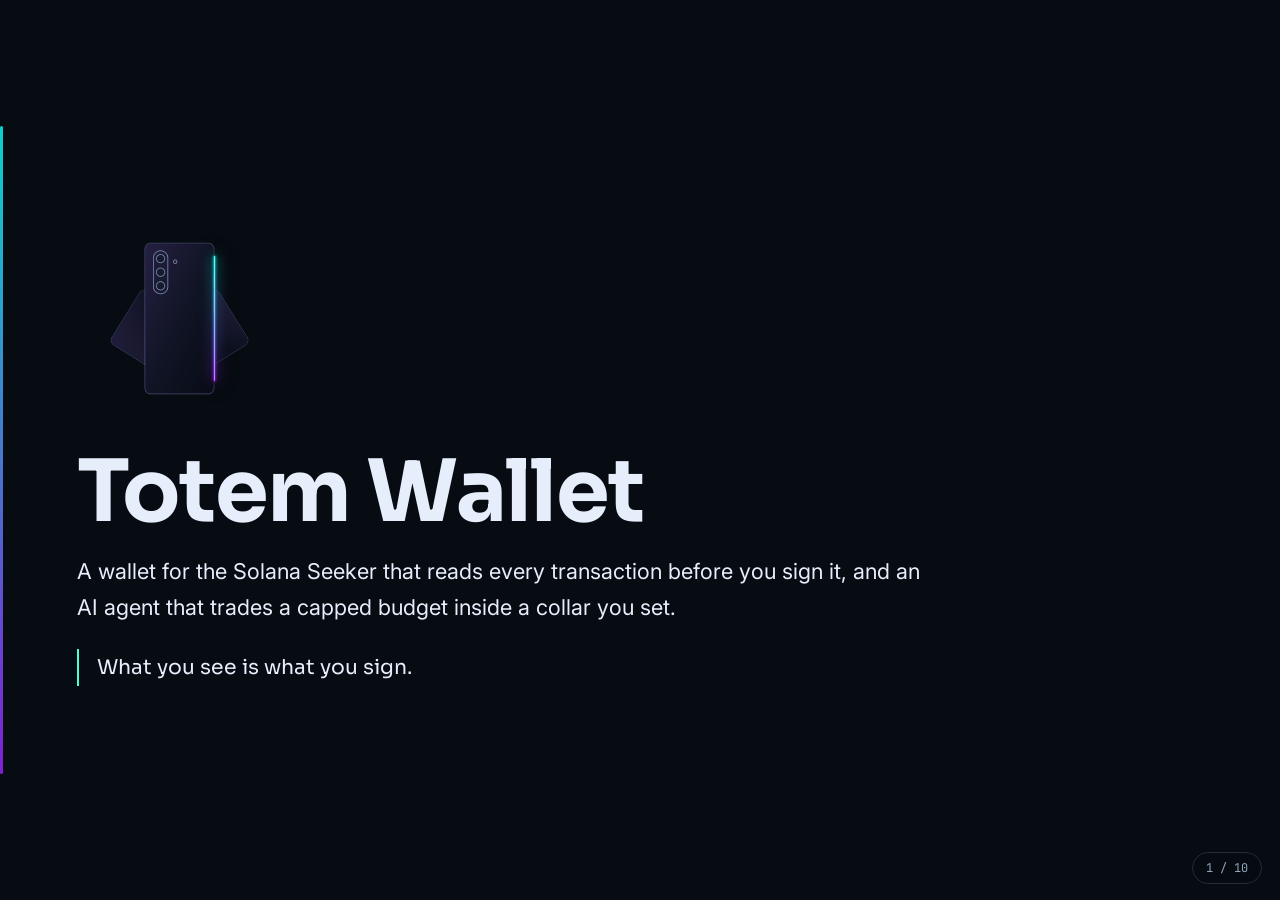
==== index.html @ 40ddd895 "deck: la presentazione per CLOCK IN, dieci schermate Ramo separato perche' il sito serva soltanto qu" ====
<!doctype html>
<html lang="en">
<head>
<meta charset="utf-8">
<meta name="viewport" content="width=device-width, initial-scale=1">
<title>Totem Wallet · Clock In</title>
<meta name="description" content="A Solana Seeker wallet that shows you what you sign, and an AI agent that trades from a capped budget inside a collar you set.">
<link rel="icon" href="img/mark.png">
<link rel="preconnect" href="https://fonts.googleapis.com">
<link rel="preconnect" href="https://fonts.gstatic.com" crossorigin>
<link rel="stylesheet" href="https://fonts.googleapis.com/css2?family=Sora:wght@400;600;700&family=Inter:wght@400;500;600&family=JetBrains+Mono:wght@400;700&display=swap">
<style>
  :root{
    --ground:#070B12; --ground2:#0E131A; --card:#141A24; --stroke:#232C39;
    --ink:#E6EEFB; --muted:#93A6BE; --mint:#4DFFD0; --cyan:#0BF5EC; --violet:#9524F3;
    --red:#FF5A6A; --amber:#FFC24B;
    --display:'Sora',system-ui,sans-serif; --body:'Inter',system-ui,sans-serif;
    --mono:'JetBrains Mono',ui-monospace,monospace;
  }
  *{box-sizing:border-box}
  html{scroll-behavior:smooth}
  body{
    margin:0;background:var(--ground);color:var(--ink);font-family:var(--body);
    -webkit-font-smoothing:antialiased;
  }
  .deck{scroll-snap-type:y mandatory;overflow-y:auto;height:100vh}
  section{
    scroll-snap-align:start;min-height:100vh;display:flex;align-items:center;
    padding:6vh clamp(20px,6vw,90px);position:relative;
  }
  .wrap{width:100%;max-width:1180px;margin:0 auto;display:grid;gap:clamp(24px,4vw,64px);align-items:center}
  .split{grid-template-columns:1fr minmax(240px,340px)}
  @media (max-width:860px){.split{grid-template-columns:1fr}}

  /* Il filo del marchio: sta sul bordo sinistro di ogni schermata, viola in basso
     e ciano in alto, come il bordo acceso del telefono nel logo. */
  section::before{
    content:"";position:absolute;left:0;top:14vh;bottom:14vh;width:3px;border-radius:3px;
    background:linear-gradient(to top,var(--violet),var(--cyan));opacity:.85;
  }
  .eyebrow{
    font-family:var(--mono);font-size:12px;letter-spacing:.22em;text-transform:uppercase;
    color:var(--mint);margin:0 0 18px;
  }
  h1{font-family:var(--display);font-weight:700;font-size:clamp(40px,7vw,86px);line-height:1.02;
     margin:0 0 18px;letter-spacing:-.02em;text-wrap:balance}
  h2{font-family:var(--display);font-weight:700;font-size:clamp(28px,4.2vw,50px);line-height:1.08;
     margin:0 0 20px;letter-spacing:-.015em;text-wrap:balance}
  p{font-size:clamp(15px,1.35vw,19px);line-height:1.62;color:var(--muted);margin:0 0 16px;max-width:62ch}
  p strong{color:var(--ink);font-weight:600}
  .lead{font-size:clamp(17px,1.7vw,23px);color:var(--ink)}
  ul{margin:0 0 16px;padding:0;list-style:none;max-width:62ch}
  li{position:relative;padding-left:22px;margin:0 0 12px;color:var(--muted);
     font-size:clamp(14px,1.25vw,17px);line-height:1.55}
  li::before{content:"";position:absolute;left:0;top:.62em;width:8px;height:2px;background:var(--mint)}
  li b{color:var(--ink);font-weight:600}

  .shot{width:100%;border-radius:22px;display:block;border:1px solid var(--stroke);
        box-shadow:0 30px 70px rgba(0,0,0,.55)}
  .mark{width:clamp(140px,16vw,210px);display:block;margin:0 0 30px}

  .figs{display:flex;flex-wrap:wrap;gap:clamp(18px,3vw,46px);margin:26px 0 0}
  .fig b{display:block;font-family:var(--display);font-weight:700;color:var(--mint);
         font-size:clamp(26px,3.4vw,40px);line-height:1;letter-spacing:-.02em}
  .fig span{display:block;font-size:13px;color:var(--muted);margin-top:8px;max-width:20ch}

  .quote{border-left:2px solid var(--mint);padding:2px 0 2px 18px;margin:24px 0 0;
         font-family:var(--display);font-size:clamp(16px,1.6vw,21px);color:var(--ink);max-width:56ch}
  .flag{display:inline-block;font-family:var(--mono);font-size:11px;letter-spacing:.16em;
        text-transform:uppercase;color:var(--ground);background:var(--mint);
        padding:5px 11px;border-radius:999px;margin:0 8px 10px 0;font-weight:700}
  .flag.warn{background:var(--amber)}
  .flag.bad{background:var(--red);color:#fff}

  .links{display:flex;flex-wrap:wrap;gap:12px;margin-top:26px}
  .links a{font-family:var(--mono);font-size:14px;color:var(--ink);text-decoration:none;
           border:1px solid var(--stroke);background:var(--card);border-radius:12px;
           padding:13px 18px;transition:border-color .15s}
  .links a:hover,.links a:focus-visible{border-color:var(--mint);outline:none}
  .links a span{color:var(--mint)}

  .pager{position:fixed;right:18px;bottom:16px;font-family:var(--mono);font-size:12px;
         color:var(--muted);background:rgba(7,11,18,.8);border:1px solid var(--stroke);
         border-radius:999px;padding:7px 13px;z-index:5}

  @media print{
    .deck{height:auto;overflow:visible}
    section{min-height:auto;page-break-after:always;padding:34px 40px}
    .pager{display:none}
    body{background:#fff;color:#111}
    h1,h2,p strong,li b,.quote{color:#111}
    p,li{color:#333}
    .shot{box-shadow:none}
  }
  @media (prefers-reduced-motion:reduce){html{scroll-behavior:auto}}
</style>
</head>
<body>
<main class="deck" id="deck">

  <section>
    <div class="wrap">
      <div>
        <img class="mark" src="img/mark.png" alt="The Totem mark: a Seeker seen from the back, its right edge lit.">
        <h1>Totem Wallet</h1>
        <p class="lead">A wallet for the Solana Seeker that reads every transaction before you sign it,
        and an AI agent that trades a capped budget inside a collar you set.</p>
        <p class="quote">What you see is what you sign.</p>
      </div>
    </div>
  </section>

  <section>
    <div class="wrap split">
      <div>
        <p class="eyebrow">01 · The problem</p>
        <h2>A name, a button, and your money is gone</h2>
        <p>When an app asks for a signature you see its name and an Approve button. You do not see
        how much leaves, to whom, or whether you are handing someone the right to take your tokens
        whenever they like. <strong>This is blind signing, and it is the first cause of stolen crypto.</strong></p>
        <p>The Seed Vault signs whatever the wallet hands it. The hardware is not the weak part.
        The screen in front of it is.</p>
        <p>And agents make it worse: to trade for you, an AI needs a key, and a key in an agent's
        hands is a key in a prompt injection's hands.</p>
      </div>
      <img class="shot" src="img/door.jpg" alt="The Totem door screen, the mark lit on a dark ground.">
    </div>
  </section>

  <section>
    <div class="wrap split">
      <div>
        <p class="eyebrow">02 · The answer</p>
        <h2>A receipt before the fingerprint</h2>
        <p>Every request, from a dApp over Mobile Wallet Adapter, from Send, Swap, a Blink, the
        bridge, an NFC sticker or the agent, is <strong>simulated on chain first</strong> and shown
        as a plain receipt: what leaves, to whom, the fee, the risks, the address's trust badge.</p>
        <p>Then hold to confirm. Then the fingerprint. Keys never leave the vault.</p>
        <p class="quote">Here the attack is a drainer. The receipt names the real amount and the
        real recipient, and the signature is blocked before the Seed Vault is even asked.</p>
      </div>
      <img class="shot" src="img/receipt.jpg" alt="The receipt on a drainer: minus 49.9 SOL, two severe risks, signature blocked.">
    </div>
  </section>

  <section>
    <div class="wrap">
      <div>
        <p class="eyebrow">03 · How it reads the truth</p>
        <h2>The effect, never the claim</h2>
        <ul>
          <li><b>On-chain simulation</b>, legacy and v0 with lookup tables: real balance changes,
          including splits hidden across several wallets.</li>
          <li><b>Risk engine:</b> drains, unlimited approvals, authority changes, wallet takeover,
          a foreign fee payer, burn addresses, unexpected signers, bundles.</li>
          <li><b>Look-alike detection</b> against your own contacts, which is how address poisoning
          actually works.</li>
          <li><b>Anti-TOCTOU:</b> it re-simulates the instant before signing and refuses if the
          state drifted between what you read and what you sign.</li>
          <li><b>Five attacks built in:</b> a drainer, a look-alike, an unlimited approval, a state
          drift and a safe payment, all offline, so anyone can try the defences with no dApp.</li>
        </ul>
        <div class="figs">
          <div class="fig"><b>397</b><span>unit tests on the safety core</span></div>
          <div class="fig"><b>263</b><span>commits since 11 September 2026</span></div>
          <div class="fig"><b>0</b><span>keys the app can see</span></div>
        </div>
      </div>
    </div>
  </section>

  <section>
    <div class="wrap split">
      <div>
        <p class="eyebrow">04 · The agent</p>
        <h2>It gets a budget, never your seed</h2>
        <p>You open a budget: a second key, created on the phone, capped in SOL and in days, apart
        from your wallet. The agent hunts across Solana with the gates the winning bots use, buys a
        slice, sells at your target or your stop, and closes the budget when it expires.</p>
        <p>You set the collar: <strong>how much a move, how much a day, how fast, and above what it
        must ask for your fingerprint.</strong> A policy engine reads the simulated effect of every
        move, never the agent's claim. Your own rules, written in plain Markdown, can only close
        doors, never open them.</p>
        <p class="quote">The collar is the product. The agent can be wrong, hallucinate or be
        injected: it cannot spend more than the budget, and it cannot reach your wallet.</p>
      </div>
      <img class="shot" src="img/home.jpg" alt="The Totem home: balance, the eight action circles, the portfolio and the DeFi positions.">
    </div>
  </section>

  <section>
    <div class="wrap">
      <div>
        <p class="eyebrow">05 · The agent that lies</p>
        <h2>An AI hands over a transaction. We check it against the chain.</h2>
        <p>An agent running on a computer holds no key here. It gives the phone a transaction and a
        declared intent: what it says it is doing. Totem simulates the real bytes and compares the
        claim with the effect.</p>
        <ul>
          <li>Every outflow must be the declared one, in the declared amount.</li>
          <li>A swap must actually bring back the token it promised.</li>
          <li>No hidden delegation, authority change or durable nonce, ever.</li>
        </ul>
        <p><span class="flag">Honest agent</span><span class="flag bad">Liar, blocked</span></p>
        <p>If the agent declares a swap and the transaction is a transfer, the signature is refused
        and the screen says exactly what did not add up. It never judges whether a trade is smart.
        It verifies that the agent is telling the truth.</p>
      </div>
    </div>
  </section>

  <section>
    <div class="wrap split">
      <div>
        <p class="eyebrow">06 · ORE</p>
        <h2>The grid, read from the program itself</h2>
        <p>ORE is a game on Solana: a five by five grid, one round a minute. It is written in Steel,
        so there is no IDL to lean on. Totem decodes the program by hand and shows
        <strong>what a square really costs and what it can pay</strong> before anything is put on it.</p>
        <ul>
          <li>The live round, the emptiest squares, and how many miners are on the grid right now.</li>
          <li>A Deploy or a Claim from any dApp shows up in the receipt as what it is: a wager.</li>
          <li>The agent can dig from its budget, under the same collar, and bring the gains home
          in ORE when the budget closes.</li>
        </ul>
      </div>
      <img class="shot" src="img/ore.jpg" alt="The ORE five by five grid with the odds on every square, the live round and the miner count.">
    </div>
  </section>

  <section>
    <div class="wrap split">
      <div>
        <p class="eyebrow">07 · The Seeker, and SKR</p>
        <h2>A number no balance shows</h2>
        <p>The Genesis Token is one per device, so the crowd is real people holding a Seeker:
        <strong>120,520 wallets</strong>, enumerated once on chain, about ten and a half thousand
        of them active enough to watch continuously.</p>
        <p>Claim and stake moves SKR inside the Guardians' program, so a list built from token
        accounts finds nothing there. Totem decodes that program and shows the position, with the
        yield <strong>measured from the share price</strong>, not derived from tokenomics.</p>
        <div class="figs">
          <div class="fig"><b>50.8%</b><span>of active Seekers keep SKR staked</span></div>
          <div class="fig"><b>39,962</b><span>SKR each on average, about $716</span></div>
          <div class="fig"><b>15.4%</b><span>yield measured, against 21.25% derived</span></div>
        </div>
      </div>
      <img class="shot" src="img/scout.jpg" alt="Scout's census card: half of the active Seekers keep SKR staked, with the average each.">
    </div>
  </section>

  <section>
    <div class="wrap split">
      <div>
        <p class="eyebrow">08 · Why it sticks</p>
        <h2>It stays with you when the app is closed</h2>
        <ul>
          <li><b>A bubble over any app</b> and a widget on the home screen, both showing what the
          agent is doing and how the wallet is.</li>
          <li><b>Pay by touch:</b> the phone emulates a payment tag, so someone taps and pays.</li>
          <li><b>A sticker:</b> write a Solana Pay request onto a blank NFC tag costing cents.</li>
          <li><b>Contacts by touch,</b> each card signed by the phone's attestation key, which is
          what closes the door on address poisoning.</li>
          <li><b>A proof of payment</b> as a QR this phone signed, verified by another phone with
          no explorer and no network.</li>
        </ul>
      </div>
      <img class="shot" src="img/companion.jpg" alt="The floating companion bubble open over the wallet, showing the agent and the health score.">
    </div>
  </section>

  <section>
    <div class="wrap">
      <div>
        <p class="eyebrow">09 · Try it</p>
        <h2>Everything here runs on mainnet today</h2>
        <p>Not a port and not a mockup. The repository starts on 11 September 2026, during the
        hackathon, and everything in it is new: Kotlin and Jetpack Compose, a pure-Kotlin safety
        core, and an attacker dApp shipped in the repo so the defences can be tried by anyone.</p>
        <div class="links">
          <a href="https://github.com/DuckerForge/totem-wallet"><span>Code</span> · github.com/DuckerForge/totem-wallet</a>
          <a href="https://github.com/DuckerForge/totem-wallet/releases/download/v1.0-clockin/TotemWallet-v1.0-clockin.apk"><span>APK</span> · signed release, 8.6 MB</a>
        </div>
        <p class="quote">Receipt before signature. Everywhere. On a dApp, on a Blink, on a bridge,
        on the grid, and on everything the agent does.</p>
      </div>
    </div>
  </section>

</main>
<div class="pager" id="pager" aria-live="polite">1 / 10</div>
<script>
  // Le frecce e lo spazio sfogliano, come ci si aspetta da una presentazione. Lo scorrimento
  // normale continua a funzionare: e' la stessa pagina, non una finta.
  const deck = document.getElementById('deck');
  const slides = [...deck.querySelectorAll('section')];
  const pager = document.getElementById('pager');
  let at = 0;
  const go = i => { at = Math.max(0, Math.min(slides.length - 1, i));
                    slides[at].scrollIntoView({behavior:'smooth', block:'start'}); };
  addEventListener('keydown', e => {
    if (['ArrowRight','ArrowDown','PageDown',' '].includes(e.key)) { e.preventDefault(); go(at + 1); }
    if (['ArrowLeft','ArrowUp','PageUp'].includes(e.key)) { e.preventDefault(); go(at - 1); }
    if (e.key === 'Home') { e.preventDefault(); go(0); }
    if (e.key === 'End') { e.preventDefault(); go(slides.length - 1); }
  });
  // Il numero in basso segue quello che si vede davvero, anche scorrendo col dito.
  const seen = new IntersectionObserver(es => {
    es.forEach(e => { if (e.isIntersecting) { at = slides.indexOf(e.target);
      pager.textContent = (at + 1) + ' / ' + slides.length; } });
  }, {threshold: .55});
  slides.forEach(s => seen.observe(s));
</script>
</body>
</html>
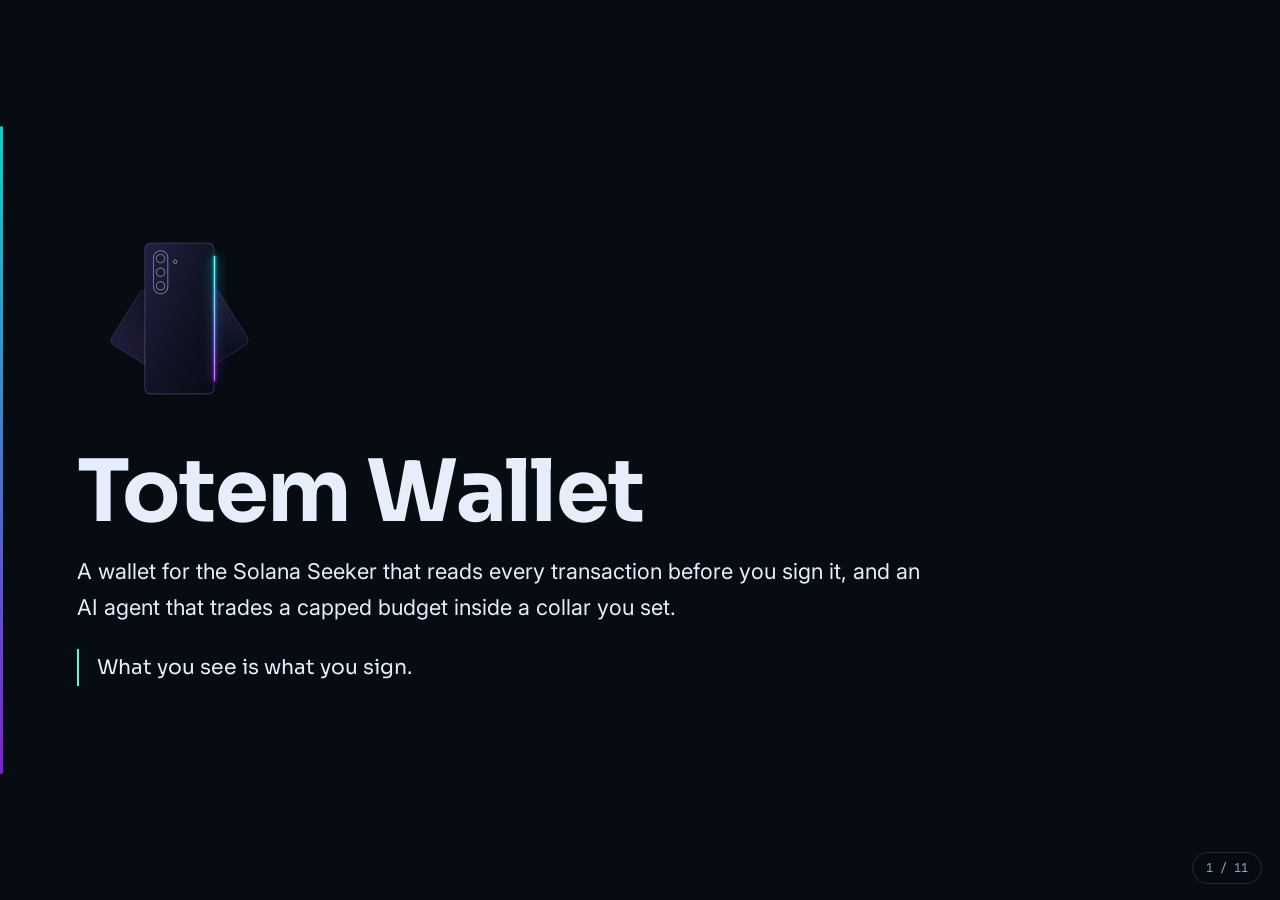
==== commit 44b6af82: "deck: la schermata prima della firma, e il problema detto giusto «Non vedi quanto esce» era falso: l" ====
--- a/index.html
+++ b/index.html
@@ -114,14 +114,16 @@
     <div class="wrap split">
       <div>
         <p class="eyebrow">01 · The problem</p>
-        <h2>A name, a button, and your money is gone</h2>
-        <p>When an app asks for a signature you see its name and an Approve button. You do not see
-        how much leaves, to whom, or whether you are handing someone the right to take your tokens
-        whenever they like. <strong>This is blind signing, and it is the first cause of stolen crypto.</strong></p>
+        <h2>You see the amount. You do not see who gets it.</h2>
+        <p>A wallet shows you a name, a number and a network fee, and an Approve button. What it
+        does not show you is <strong>where the money actually goes</strong>. The addresses turn up
+        afterwards, in an explorer, when the transaction is already signed. If one of them belongs
+        to a scammer, you find that out too late.</p>
+        <p>It does not show what you are granting, either: an unlimited approval looks like an
+        ordinary confirmation, and it keeps working until you revoke it.</p>
         <p>The Seed Vault signs whatever the wallet hands it. The hardware is not the weak part.
-        The screen in front of it is.</p>
-        <p>And agents make it worse: to trade for you, an AI needs a key, and a key in an agent's
-        hands is a key in a prompt injection's hands.</p>
+        The screen in front of it is. And agents make it worse: to trade for you, an AI needs a
+        key, and a key in an agent's hands is a key in a prompt injection's hands.</p>
       </div>
       <img class="shot" src="img/door.jpg" alt="The Totem door screen, the mark lit on a dark ground.">
     </div>
@@ -130,7 +132,29 @@
   <section>
     <div class="wrap split">
       <div>
-        <p class="eyebrow">02 · The answer</p>
+        <p class="eyebrow">02 · What a signature should show</p>
+        <h2>Who receives it, and whether you know them</h2>
+        <p>This is the screen before the fingerprint. Not a summary the app wrote: the effect the
+        network says the transaction will have.</p>
+        <ul>
+          <li><b>The recipient, by name</b> when it is someone you have saved, with a trust badge:
+          a contact of yours, an address you have paid before, or one you have never seen.</li>
+          <li><b>A map of where the money goes</b>, every leg of it, including the splits a swap
+          hides across several wallets.</li>
+          <li><b>The fee, separately</b>, so it is never confused with what you are sending.</li>
+          <li><b>Look-alike detection</b> against your own contacts: an address that matches one of
+          yours at the ends and differs in the middle is marked, because that is how address
+          poisoning works.</li>
+        </ul>
+      </div>
+      <img class="shot" src="img/preview.jpg" alt="The receipt before signing: you pay 1.5 SOL, a map from you to Alice, and Alice marked as a trusted contact.">
+    </div>
+  </section>
+
+  <section>
+    <div class="wrap split">
+      <div>
+        <p class="eyebrow">03 · The answer</p>
         <h2>A receipt before the fingerprint</h2>
         <p>Every request, from a dApp over Mobile Wallet Adapter, from Send, Swap, a Blink, the
         bridge, an NFC sticker or the agent, is <strong>simulated on chain first</strong> and shown
@@ -146,7 +170,7 @@
   <section>
     <div class="wrap">
       <div>
-        <p class="eyebrow">03 · How it reads the truth</p>
+        <p class="eyebrow">04 · How it reads the truth</p>
         <h2>The effect, never the claim</h2>
         <ul>
           <li><b>On-chain simulation</b>, legacy and v0 with lookup tables: real balance changes,
@@ -172,7 +196,7 @@
   <section>
     <div class="wrap split">
       <div>
-        <p class="eyebrow">04 · The agent</p>
+        <p class="eyebrow">05 · The agent</p>
         <h2>It gets a budget, never your seed</h2>
         <p>You open a budget: a second key, created on the phone, capped in SOL and in days, apart
         from your wallet. The agent hunts across Solana with the gates the winning bots use, buys a
@@ -191,7 +215,7 @@
   <section>
     <div class="wrap">
       <div>
-        <p class="eyebrow">05 · The agent that lies</p>
+        <p class="eyebrow">06 · The agent that lies</p>
         <h2>An AI hands over a transaction. We check it against the chain.</h2>
         <p>An agent running on a computer holds no key here. It gives the phone a transaction and a
         declared intent: what it says it is doing. Totem simulates the real bytes and compares the
@@ -212,7 +236,7 @@
   <section>
     <div class="wrap split">
       <div>
-        <p class="eyebrow">06 · ORE</p>
+        <p class="eyebrow">07 · ORE</p>
         <h2>The grid, read from the program itself</h2>
         <p>ORE is a game on Solana: a five by five grid, one round a minute. It is written in Steel,
         so there is no IDL to lean on. Totem decodes the program by hand and shows
@@ -231,7 +255,7 @@
   <section>
     <div class="wrap split">
       <div>
-        <p class="eyebrow">07 · The Seeker, and SKR</p>
+        <p class="eyebrow">08 · The Seeker, and SKR</p>
         <h2>A number no balance shows</h2>
         <p>The Genesis Token is one per device, so the crowd is real people holding a Seeker:
         <strong>120,520 wallets</strong>, enumerated once on chain, about ten and a half thousand
@@ -252,7 +276,7 @@
   <section>
     <div class="wrap split">
       <div>
-        <p class="eyebrow">08 · Why it sticks</p>
+        <p class="eyebrow">09 · Why it sticks</p>
         <h2>It stays with you when the app is closed</h2>
         <ul>
           <li><b>A bubble over any app</b> and a widget on the home screen, both showing what the
@@ -272,7 +296,7 @@
   <section>
     <div class="wrap">
       <div>
-        <p class="eyebrow">09 · Try it</p>
+        <p class="eyebrow">10 · Try it</p>
         <h2>Everything here runs on mainnet today</h2>
         <p>Not a port and not a mockup. The repository starts on 11 September 2026, during the
         hackathon, and everything in it is new: Kotlin and Jetpack Compose, a pure-Kotlin safety
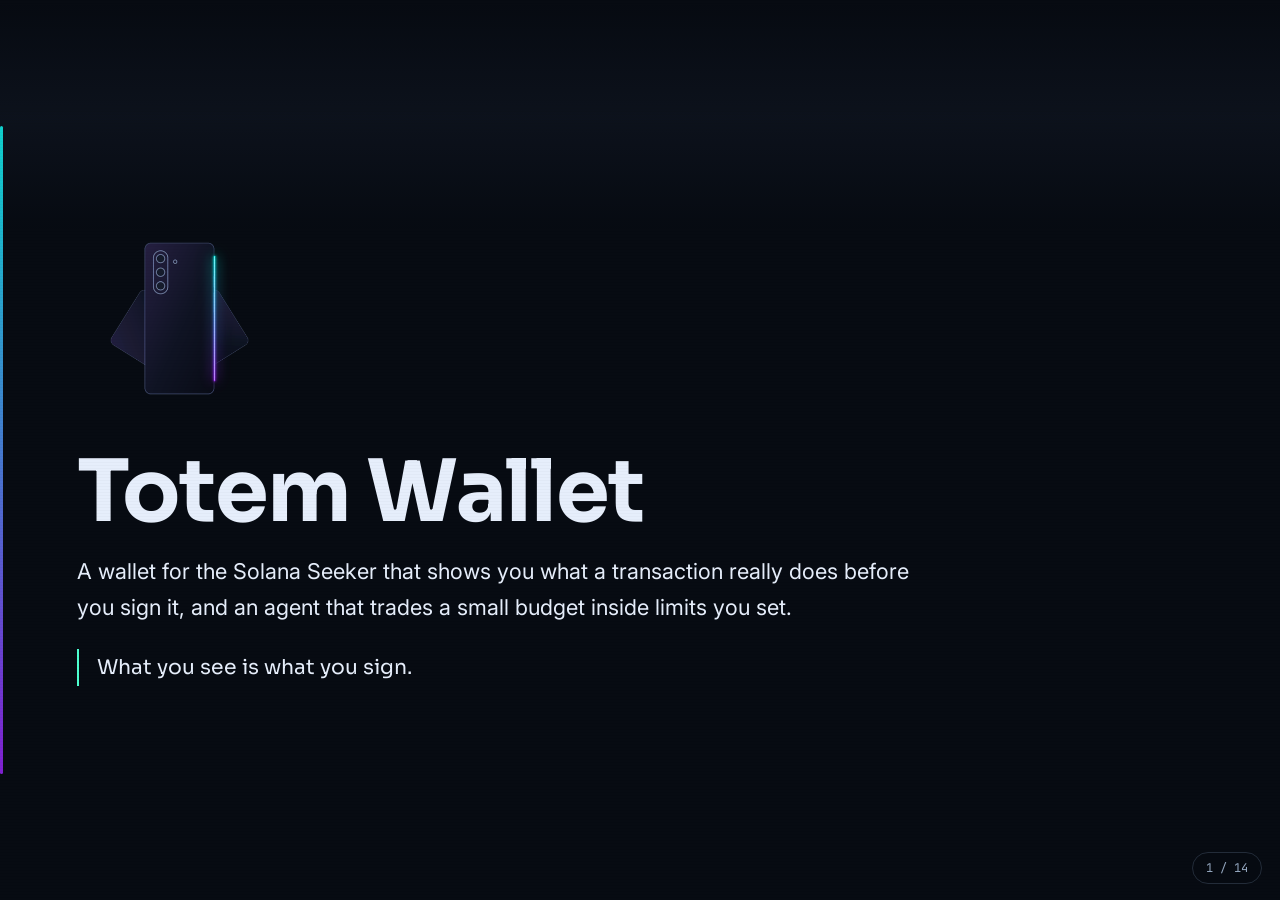
==== commit 3769c39c: "deck: tutte le funzioni, l'ordine giusto, e l'accensione da tubo catodico Mancava meta' dell'app: Sc" ====
--- a/index.html
+++ b/index.html
@@ -93,9 +93,72 @@
     .shot{box-shadow:none}
   }
   @media (prefers-reduced-motion:reduce){html{scroll-behavior:auto}}
+
+  /* ---- L'accensione, come il tema Phosphor dell'app ----------------------------
+     L'app ha gia' un tema a tubo catodico: righe di scansione, una banda che scorre e
+     un lampo (HaloSurface.kt). Qui quella stessa lingua apre ogni schermata: una riga
+     al centro che si allarga fino ai bordi, con due fili che scappano in alto e in basso.
+     Tutto parte da fermo e visibile: senza JavaScript la pagina si legge lo stesso. */
+  .lit .wrap{animation:crt-open .52s cubic-bezier(.2,.8,.2,1) both}
+  @keyframes crt-open{
+    0%{clip-path:inset(49.6% 0);filter:brightness(3.4) saturate(.6)}
+    58%{clip-path:inset(11% 0);filter:brightness(1.35)}
+    100%{clip-path:inset(0);filter:none}
+  }
+  .lit .edge{animation:edge-out .5s ease-out both}
+  .edge{position:absolute;left:0;right:0;height:1px;top:50%;opacity:0;pointer-events:none;
+        background:linear-gradient(to right,transparent,var(--cyan),transparent)}
+  .edge.down{background:linear-gradient(to right,transparent,var(--violet),transparent)}
+  @keyframes edge-out{0%{opacity:.95;top:50%}80%{opacity:.7}100%{opacity:0;top:0}}
+  .lit .edge.down{animation:edge-out-down .5s ease-out both}
+  @keyframes edge-out-down{0%{opacity:.95;top:50%}80%{opacity:.7}100%{opacity:0;top:100%}}
+
+  /* Il filo del marchio cresce dal centro quando la schermata entra. */
+  section::before{transform:scaleY(0);transform-origin:50% 50%;transition:transform .62s cubic-bezier(.2,.8,.2,1) .08s}
+  section.lit::before{transform:scaleY(1)}
+
+  /* Il testo sale dopo, una riga alla volta: l'occhio segue l'ordine di lettura. */
+  .lit .eyebrow,.lit h1,.lit h2,.lit p,.lit ul,.lit .figs,.lit .links,.lit .mark,.lit .shot{
+    animation:rise .5s cubic-bezier(.2,.8,.2,1) both}
+  @keyframes rise{from{opacity:0;transform:translateY(14px)}to{opacity:1;transform:none}}
+  .lit .eyebrow{animation-delay:.10s} .lit .mark{animation-delay:.10s}
+  .lit h1,.lit h2{animation-delay:.17s}
+  .lit p{animation-delay:.24s} .lit ul{animation-delay:.28s}
+  .lit .figs,.lit .links{animation-delay:.34s}
+  .lit .shot{animation-delay:.20s}
+
+  /* Il cursore che lampeggia dopo l'occhiello, come su un terminale. */
+  .eyebrow::after{content:"";display:inline-block;width:.55em;height:1em;margin-left:.5em;
+    background:var(--mint);vertical-align:-.15em;animation:blink 1.1s steps(1) infinite}
+  @keyframes blink{50%{opacity:0}}
+
+  /* Il vetro: righe di scansione fermissime e una banda che passa ogni tanto. */
+  .glass{position:fixed;inset:0;pointer-events:none;z-index:4}
+  .glass::before{content:"";position:absolute;inset:0;
+    background:repeating-linear-gradient(to bottom,rgba(0,0,0,.34) 0 1px,transparent 1px 3px);
+    animation:unsteady 7s steps(1) infinite;opacity:.055}
+  @keyframes unsteady{0%,100%{opacity:.055}8%{opacity:.028}9%{opacity:.07}34%{opacity:.045}61%{opacity:.072}84%{opacity:.04}}
+  .glass::after{content:"";position:absolute;left:0;right:0;height:26vh;
+    background:linear-gradient(to bottom,transparent,rgba(150,180,255,.045),transparent);
+    animation:roll 9s linear infinite}
+  @keyframes roll{from{transform:translateY(-130%)}to{transform:translateY(560%)}}
+
+  .shot{transition:transform .35s cubic-bezier(.2,.8,.2,1),border-color .35s,box-shadow .35s}
+  .shot:hover{transform:translateY(-8px) scale(1.012);border-color:#3A4A5E;
+              box-shadow:0 40px 90px rgba(0,0,0,.66)}
+
+  @media (prefers-reduced-motion:reduce){
+    .lit .wrap,.lit .edge,.lit .eyebrow,.lit h1,.lit h2,.lit p,.lit ul,.lit .figs,
+    .lit .links,.lit .mark,.lit .shot{animation:none}
+    section::before{transform:scaleY(1);transition:none}
+    .glass{display:none} .eyebrow::after{animation:none;opacity:.6}
+  }
+  @media print{.glass{display:none} .edge{display:none} .eyebrow::after{display:none}
+    .lit .wrap,.lit *{animation:none!important} section::before{transform:scaleY(1)}}
 </style>
 </head>
 <body>
+<div class="glass" aria-hidden="true"></div>
 <main class="deck" id="deck">
 
   <section>
@@ -103,8 +166,8 @@
       <div>
         <img class="mark" src="img/mark.png" alt="The Totem mark: a Seeker seen from the back, its right edge lit.">
         <h1>Totem Wallet</h1>
-        <p class="lead">A wallet for the Solana Seeker that reads every transaction before you sign it,
-        and an AI agent that trades a capped budget inside a collar you set.</p>
+        <p class="lead">A wallet for the Solana Seeker that shows you what a transaction really does
+        before you sign it, and an agent that trades a small budget inside limits you set.</p>
         <p class="quote">What you see is what you sign.</p>
       </div>
     </div>
@@ -115,15 +178,14 @@
       <div>
         <p class="eyebrow">01 · The problem</p>
         <h2>You see the amount. You do not see who gets it.</h2>
-        <p>A wallet shows you a name, a number and a network fee, and an Approve button. What it
-        does not show you is <strong>where the money actually goes</strong>. The addresses turn up
-        afterwards, in an explorer, when the transaction is already signed. If one of them belongs
-        to a scammer, you find that out too late.</p>
-        <p>It does not show what you are granting, either: an unlimited approval looks like an
-        ordinary confirmation, and it keeps working until you revoke it.</p>
+        <p>A wallet shows you a name, a number and a network fee, and a button that says Approve.
+        What it does not show you is <strong>where the money actually goes</strong>. The addresses
+        turn up later, in an explorer, once the transaction is already signed. If one of them
+        belongs to someone who is robbing you, you learn it too late.</p>
+        <p>It does not show what you are granting, either. An unlimited approval looks like an
+        ordinary confirmation, and it keeps working until you go and revoke it.</p>
         <p>The Seed Vault signs whatever the wallet hands it. The hardware is not the weak part.
-        The screen in front of it is. And agents make it worse: to trade for you, an AI needs a
-        key, and a key in an agent's hands is a key in a prompt injection's hands.</p>
+        The screen in front of it is.</p>
       </div>
       <img class="shot" src="img/door.jpg" alt="The Totem door screen, the mark lit on a dark ground.">
     </div>
@@ -133,18 +195,17 @@
     <div class="wrap split">
       <div>
         <p class="eyebrow">02 · What a signature should show</p>
-        <h2>Who receives it, and whether you know them</h2>
-        <p>This is the screen before the fingerprint. Not a summary the app wrote: the effect the
-        network says the transaction will have.</p>
-        <ul>
-          <li><b>The recipient, by name</b> when it is someone you have saved, with a trust badge:
-          a contact of yours, an address you have paid before, or one you have never seen.</li>
-          <li><b>A map of where the money goes</b>, every leg of it, including the splits a swap
-          hides across several wallets.</li>
-          <li><b>The fee, separately</b>, so it is never confused with what you are sending.</li>
-          <li><b>Look-alike detection</b> against your own contacts: an address that matches one of
-          yours at the ends and differs in the middle is marked, because that is how address
-          poisoning works.</li>
+        <h2>Every wallet the money touches, before you sign</h2>
+        <p>This is the screen that comes before the fingerprint. It is not a summary the app
+        wrote: it is what the network says the transaction will do.</p>
+        <ul>
+          <li><b>Every address the money reaches</b>, drawn as a map, including the legs a swap
+          spreads across several wallets.</li>
+          <li><b>Who they are:</b> a contact of yours, an address you have paid before, or one
+          you have never seen. Tap any of them to see what that wallet actually is.</li>
+          <li><b>The fee on its own line</b>, so it is never mixed up with what you are sending.</li>
+          <li><b>Look-alikes flagged:</b> an address that matches one of yours at the start and the
+          end but differs in the middle is marked, because that is exactly how people get robbed.</li>
         </ul>
       </div>
       <img class="shot" src="img/preview.jpg" alt="The receipt before signing: you pay 1.5 SOL, a map from you to Alice, and Alice marked as a trusted contact.">
@@ -154,153 +215,217 @@
   <section>
     <div class="wrap split">
       <div>
-        <p class="eyebrow">03 · The answer</p>
-        <h2>A receipt before the fingerprint</h2>
-        <p>Every request, from a dApp over Mobile Wallet Adapter, from Send, Swap, a Blink, the
-        bridge, an NFC sticker or the agent, is <strong>simulated on chain first</strong> and shown
-        as a plain receipt: what leaves, to whom, the fee, the risks, the address's trust badge.</p>
-        <p>Then hold to confirm. Then the fingerprint. Keys never leave the vault.</p>
-        <p class="quote">Here the attack is a drainer. The receipt names the real amount and the
-        real recipient, and the signature is blocked before the Seed Vault is even asked.</p>
-      </div>
-      <img class="shot" src="img/receipt.jpg" alt="The receipt on a drainer: minus 49.9 SOL, two severe risks, signature blocked.">
-    </div>
-  </section>
-
-  <section>
-    <div class="wrap">
-      <div>
-        <p class="eyebrow">04 · How it reads the truth</p>
-        <h2>The effect, never the claim</h2>
-        <ul>
-          <li><b>On-chain simulation</b>, legacy and v0 with lookup tables: real balance changes,
-          including splits hidden across several wallets.</li>
-          <li><b>Risk engine:</b> drains, unlimited approvals, authority changes, wallet takeover,
-          a foreign fee payer, burn addresses, unexpected signers, bundles.</li>
-          <li><b>Look-alike detection</b> against your own contacts, which is how address poisoning
-          actually works.</li>
-          <li><b>Anti-TOCTOU:</b> it re-simulates the instant before signing and refuses if the
-          state drifted between what you read and what you sign.</li>
-          <li><b>Five attacks built in:</b> a drainer, a look-alike, an unlimited approval, a state
-          drift and a safe payment, all offline, so anyone can try the defences with no dApp.</li>
-        </ul>
+        <p class="eyebrow">03 · The same screen, on an attack</p>
+        <h2>It stops before the Seed Vault is asked</h2>
+        <p>Here a dApp asks to drain the wallet. The receipt names the real amount and the real
+        recipient, marks the address as known for draining wallets, and notes that you have never
+        sent anything there before.</p>
+        <p><strong>The signature is refused.</strong> The Seed Vault is never even asked, so there
+        is no prompt to tap through by accident.</p>
+        <p>Five attacks are built into the app and work with no dApp and no network: a drainer, a
+        look-alike address, an unlimited approval, a state change between reading and signing, and
+        an ordinary safe payment for comparison. Anyone can try them.</p>
+      </div>
+      <img class="shot" src="img/receipt.jpg" alt="The receipt on a drainer: minus 49.9 SOL, two severe risks, and the signature blocked.">
+    </div>
+  </section>
+
+  <section>
+    <div class="wrap split">
+      <div>
+        <p class="eyebrow">04 · ORE</p>
+        <h2>The grid, read from the program itself</h2>
+        <p>ORE is a game on Solana: a five by five grid, one round every minute. It is written in
+        Steel, so there is no IDL to lean on. Totem decodes the program by hand and shows
+        <strong>what a square really costs and what it can pay</strong>, before you put anything on it.</p>
+        <ul>
+          <li>The live round, the emptiest squares right now, and how many miners are on the grid.</li>
+          <li>A Deploy or a Claim from any dApp appears in the receipt as what it is: a wager,
+          with the squares and the SOL at stake.</li>
+          <li>The agent can dig from its budget under the same limits, and bring the gains home in
+          ORE when the budget closes.</li>
+        </ul>
+      </div>
+      <img class="shot" src="img/ore.jpg" alt="The ORE five by five grid with the odds on every square, the live round and the miner count.">
+    </div>
+  </section>
+
+  <section>
+    <div class="wrap split">
+      <div>
+        <p class="eyebrow">05 · The agent</p>
+        <h2>A budget of its own, and limits you write</h2>
+        <p>You open a budget: a second key, made on the phone, with a cap in SOL and a date it
+        ends. Your seed is never part of it. The agent looks for a coin every few minutes, checks
+        it against the same gates the serious bots use, buys a slice, and sells at your target or
+        your stop.</p>
+        <p>You set the limits: <strong>how much per move, how much per day, how often, and above
+        what amount it has to stop and ask for your fingerprint.</strong> Every move is measured by
+        its simulated effect, not by what the agent says it is doing. Rules you write yourself can
+        only close doors, never open them.</p>
+        <p>And you can watch it: the open positions on charts with entry, target and stop drawn in,
+        its reasoning typed out as it arrives, and a voice that says what it is doing.</p>
+      </div>
+      <img class="shot" src="img/home.jpg" alt="The Totem home: balance, the action circles, the portfolio and the DeFi positions.">
+    </div>
+  </section>
+
+  <section>
+    <div class="wrap">
+      <div>
+        <p class="eyebrow">06 · An agent on your computer</p>
+        <h2>It never holds a key. It has to prove what it is doing.</h2>
+        <p>An agent running somewhere else hands the phone a transaction and a declaration: this
+        is what I am about to do. Totem simulates the real bytes and compares the two.</p>
+        <ul>
+          <li>Every outflow has to be the one it declared, in the amount it declared.</li>
+          <li>A swap has to actually bring back the token it promised.</li>
+          <li>No delegation, authority change or durable nonce hidden anywhere in it.</li>
+        </ul>
+        <p>If the declaration and the effect do not match, the signature does not happen, and the
+        screen lists which part did not match. It does not judge whether a trade is a good idea.
+        It checks that the agent is telling the truth.</p>
+      </div>
+    </div>
+  </section>
+
+  <section>
+    <div class="wrap split">
+      <div>
+        <p class="eyebrow">07 · Scout</p>
+        <h2>What the other Seekers are doing, right now</h2>
+        <p>The Genesis Token is one per device, so the crowd is real people holding a Seeker:
+        <strong>120,520 wallets</strong>, enumerated once on chain, and about ten and a half
+        thousand of them active enough to watch continuously.</p>
+        <ul>
+          <li><b>Live:</b> the buys and sells as they land, with the wallet behind each one.</li>
+          <li><b>Buying, Holding, Whales:</b> what the crowd is picking up, what it actually holds,
+          and who the big ones are. Tap any of them to see that wallet's moves drawn on the chart.</li>
+          <li><b>Follow a wallet</b> and the phone tells you when it buys. The agent can mirror it.</li>
+          <li><b>Buy from the feed</b> without leaving the row, with the same receipt as everywhere.</li>
+        </ul>
+        <p>And a number no balance shows: <strong>half of the active Seekers keep their SKR staked
+        with the Guardians</strong>, about 39,962 each. Read straight from the staking program, with
+        the yield measured from the share price: 15.4%, against the 21.25% you would get by deriving
+        it from tokenomics.</p>
+      </div>
+      <img class="shot" src="img/scout.jpg" alt="Scout's census card: half of the active Seekers keep SKR staked, with the average each.">
+    </div>
+  </section>
+
+  <section>
+    <div class="wrap">
+      <div>
+        <p class="eyebrow">08 · The market, inside the wallet</p>
+        <h2>Every coin, its chart, and what yours would be worth</h2>
+        <p>No jumping to a browser to look something up.</p>
+        <ul>
+          <li><b>Every coin on Solana</b>, ranked by market cap, searchable, each with its chart and
+          its price history from CoinGecko.</li>
+          <li><b>What if it were as big as…</b> pick any other coin and see what one of yours would
+          be worth at that market cap, and what your holding would be worth. Times two, ten, a hundred.</li>
+          <li><b>Favourites</b> with their total, and a bell when something moves five percent.</li>
+          <li><b>Bitcoin and Ethereum</b> as they really exist on Solana: the official bridged ones,
+          not the copies.</li>
+          <li><b>Realised profit and loss</b> per coin, worked out from your own receipts, and a
+          card you can share.</li>
+        </ul>
+      </div>
+    </div>
+  </section>
+
+  <section>
+    <div class="wrap">
+      <div>
+        <p class="eyebrow">09 · Money in a link</p>
+        <h2>Pay someone who has no wallet at all</h2>
+        <p>Totem makes a small throwaway wallet, puts the amount inside it, and hands you a link.
+        Send it however you like: a message, a chat, a piece of paper.</p>
+        <p>Whoever opens it takes the money, and if they have no wallet the link opens a page that
+        works anyway. Nothing was taken? The list of open gifts shows it, and you take it back.</p>
+        <p>The honest part is written on the screen: the link carries the key, so the first person
+        who opens it gets the money. In exchange it works with anybody, over anything, with no
+        address and no app on the other side.</p>
+      </div>
+    </div>
+  </section>
+
+  <section>
+    <div class="wrap">
+      <div>
+        <p class="eyebrow">10 · Pay by touch</p>
+        <h2>The things only a Seeker can do</h2>
+        <ul>
+          <li><b>Get paid by touch.</b> The phone behaves like a payment card: the other person
+          holds theirs against it and pays.</li>
+          <li><b>A sticker.</b> Write a payment request onto a blank NFC tag costing a few cents,
+          and stick it on a counter. Anyone who taps it with any wallet gets the payment ready.
+          Lock it and nobody can rewrite it.</li>
+          <li><b>Contacts by touch.</b> Two phones touch and save each other, each card signed by
+          the phone's own key. From then on, a look-alike address has nothing to grab onto.</li>
+          <li><b>Proof of payment.</b> After a payment the phone makes a QR it has signed itself.
+          Another phone reads it and confirms the amount and the recipient, with no explorer and no
+          network at all.</li>
+        </ul>
+      </div>
+    </div>
+  </section>
+
+  <section>
+    <div class="wrap">
+      <div>
+        <p class="eyebrow">11 · Swaps and bridges</p>
+        <h2>Out of the public queue, and across two hundred chains</h2>
+        <ul>
+          <li><b>Swaps go out privately</b> through Jupiter Ultra, past the bots that read the
+          public queue, with the route and the slippage chosen from how volatile the coin actually is.</li>
+          <li><b>Orders that live on chain:</b> sell at a target, buy below a price, buy in rounds.
+          They fire with the phone switched off.</li>
+          <li><b>A bridge to more than two hundred chains</b> with no account, and the receipt
+          first, like everything else.</li>
+          <li><b>A private send</b> from Solana to Solana through the same bridge, with an honest
+          line about what it does and does not hide. It is not a mixer, and the app says so.</li>
+        </ul>
+      </div>
+    </div>
+  </section>
+
+  <section>
+    <div class="wrap split">
+      <div>
+        <p class="eyebrow">12 · It stays with you</p>
+        <h2>A widget, and a face that follows you over any app</h2>
+        <p>Most of what matters happens when the app is closed.</p>
+        <ul>
+          <li><b>A widget on the home screen</b> with the wallet's health score, the balance, and
+          what is worth fixing. It refreshes without opening the app.</li>
+          <li><b>A small face that floats over any app,</b> draggable anywhere, showing the agent's
+          work, the budget, the health or the coin you care about. You pick which.</li>
+          <li><b>Notifications that carry a picture</b> of where each coin sits between its stop and
+          its target, with Sell now and Stop on the notification itself.</li>
+          <li><b>It audits itself:</b> approvals you forgot, rent locked in dead accounts, and pool
+          fees nobody ever collected on Orca, Raydium and Meteora, found straight from the chain
+          with no key of yours.</li>
+        </ul>
+      </div>
+      <img class="shot" src="img/companion.jpg" alt="The floating companion open over the wallet, showing the agent and the health score.">
+    </div>
+  </section>
+
+  <section>
+    <div class="wrap">
+      <div>
+        <p class="eyebrow">13 · Try it</p>
+        <h2>All of this runs on mainnet today</h2>
+        <p>Not a port and not a mockup. The repository starts on 11 September 2026, during the
+        hackathon, and everything in it is new: Kotlin and Jetpack Compose, a safety core in pure
+        Kotlin with 397 tests, and an attacker dApp shipped in the repo so anyone can try the
+        defences for themselves.</p>
         <div class="figs">
-          <div class="fig"><b>397</b><span>unit tests on the safety core</span></div>
-          <div class="fig"><b>263</b><span>commits since 11 September 2026</span></div>
+          <div class="fig"><b>397</b><span>tests on the safety core</span></div>
+          <div class="fig"><b>263</b><span>commits since 11 September</span></div>
           <div class="fig"><b>0</b><span>keys the app can see</span></div>
         </div>
-      </div>
-    </div>
-  </section>
-
-  <section>
-    <div class="wrap split">
-      <div>
-        <p class="eyebrow">05 · The agent</p>
-        <h2>It gets a budget, never your seed</h2>
-        <p>You open a budget: a second key, created on the phone, capped in SOL and in days, apart
-        from your wallet. The agent hunts across Solana with the gates the winning bots use, buys a
-        slice, sells at your target or your stop, and closes the budget when it expires.</p>
-        <p>You set the collar: <strong>how much a move, how much a day, how fast, and above what it
-        must ask for your fingerprint.</strong> A policy engine reads the simulated effect of every
-        move, never the agent's claim. Your own rules, written in plain Markdown, can only close
-        doors, never open them.</p>
-        <p class="quote">The collar is the product. The agent can be wrong, hallucinate or be
-        injected: it cannot spend more than the budget, and it cannot reach your wallet.</p>
-      </div>
-      <img class="shot" src="img/home.jpg" alt="The Totem home: balance, the eight action circles, the portfolio and the DeFi positions.">
-    </div>
-  </section>
-
-  <section>
-    <div class="wrap">
-      <div>
-        <p class="eyebrow">06 · The agent that lies</p>
-        <h2>An AI hands over a transaction. We check it against the chain.</h2>
-        <p>An agent running on a computer holds no key here. It gives the phone a transaction and a
-        declared intent: what it says it is doing. Totem simulates the real bytes and compares the
-        claim with the effect.</p>
-        <ul>
-          <li>Every outflow must be the declared one, in the declared amount.</li>
-          <li>A swap must actually bring back the token it promised.</li>
-          <li>No hidden delegation, authority change or durable nonce, ever.</li>
-        </ul>
-        <p><span class="flag">Honest agent</span><span class="flag bad">Liar, blocked</span></p>
-        <p>If the agent declares a swap and the transaction is a transfer, the signature is refused
-        and the screen says exactly what did not add up. It never judges whether a trade is smart.
-        It verifies that the agent is telling the truth.</p>
-      </div>
-    </div>
-  </section>
-
-  <section>
-    <div class="wrap split">
-      <div>
-        <p class="eyebrow">07 · ORE</p>
-        <h2>The grid, read from the program itself</h2>
-        <p>ORE is a game on Solana: a five by five grid, one round a minute. It is written in Steel,
-        so there is no IDL to lean on. Totem decodes the program by hand and shows
-        <strong>what a square really costs and what it can pay</strong> before anything is put on it.</p>
-        <ul>
-          <li>The live round, the emptiest squares, and how many miners are on the grid right now.</li>
-          <li>A Deploy or a Claim from any dApp shows up in the receipt as what it is: a wager.</li>
-          <li>The agent can dig from its budget, under the same collar, and bring the gains home
-          in ORE when the budget closes.</li>
-        </ul>
-      </div>
-      <img class="shot" src="img/ore.jpg" alt="The ORE five by five grid with the odds on every square, the live round and the miner count.">
-    </div>
-  </section>
-
-  <section>
-    <div class="wrap split">
-      <div>
-        <p class="eyebrow">08 · The Seeker, and SKR</p>
-        <h2>A number no balance shows</h2>
-        <p>The Genesis Token is one per device, so the crowd is real people holding a Seeker:
-        <strong>120,520 wallets</strong>, enumerated once on chain, about ten and a half thousand
-        of them active enough to watch continuously.</p>
-        <p>Claim and stake moves SKR inside the Guardians' program, so a list built from token
-        accounts finds nothing there. Totem decodes that program and shows the position, with the
-        yield <strong>measured from the share price</strong>, not derived from tokenomics.</p>
-        <div class="figs">
-          <div class="fig"><b>50.8%</b><span>of active Seekers keep SKR staked</span></div>
-          <div class="fig"><b>39,962</b><span>SKR each on average, about $716</span></div>
-          <div class="fig"><b>15.4%</b><span>yield measured, against 21.25% derived</span></div>
-        </div>
-      </div>
-      <img class="shot" src="img/scout.jpg" alt="Scout's census card: half of the active Seekers keep SKR staked, with the average each.">
-    </div>
-  </section>
-
-  <section>
-    <div class="wrap split">
-      <div>
-        <p class="eyebrow">09 · Why it sticks</p>
-        <h2>It stays with you when the app is closed</h2>
-        <ul>
-          <li><b>A bubble over any app</b> and a widget on the home screen, both showing what the
-          agent is doing and how the wallet is.</li>
-          <li><b>Pay by touch:</b> the phone emulates a payment tag, so someone taps and pays.</li>
-          <li><b>A sticker:</b> write a Solana Pay request onto a blank NFC tag costing cents.</li>
-          <li><b>Contacts by touch,</b> each card signed by the phone's attestation key, which is
-          what closes the door on address poisoning.</li>
-          <li><b>A proof of payment</b> as a QR this phone signed, verified by another phone with
-          no explorer and no network.</li>
-        </ul>
-      </div>
-      <img class="shot" src="img/companion.jpg" alt="The floating companion bubble open over the wallet, showing the agent and the health score.">
-    </div>
-  </section>
-
-  <section>
-    <div class="wrap">
-      <div>
-        <p class="eyebrow">10 · Try it</p>
-        <h2>Everything here runs on mainnet today</h2>
-        <p>Not a port and not a mockup. The repository starts on 11 September 2026, during the
-        hackathon, and everything in it is new: Kotlin and Jetpack Compose, a pure-Kotlin safety
-        core, and an attacker dApp shipped in the repo so the defences can be tried by anyone.</p>
         <div class="links">
           <a href="https://github.com/DuckerForge/totem-wallet"><span>Code</span> · github.com/DuckerForge/totem-wallet</a>
           <a href="https://github.com/DuckerForge/totem-wallet/releases/download/v1.0-clockin/TotemWallet-v1.0-clockin.apk"><span>APK</span> · signed release, 8.6 MB</a>
@@ -320,6 +445,16 @@
   const slides = [...deck.querySelectorAll('section')];
   const pager = document.getElementById('pager');
   let at = 0;
+
+  // I due fili che scappano ai bordi quando la schermata si accende. Aggiunti da qui e non
+  // scritti nel corpo della pagina: senza JavaScript non servono a niente e non devono esserci.
+  slides.forEach(s => {
+    for (const cls of ['edge', 'edge down']) {
+      const e = document.createElement('i'); e.className = cls; e.setAttribute('aria-hidden', 'true');
+      s.appendChild(e);
+    }
+  });
+
   const go = i => { at = Math.max(0, Math.min(slides.length - 1, i));
                     slides[at].scrollIntoView({behavior:'smooth', block:'start'}); };
   addEventListener('keydown', e => {
@@ -328,11 +463,17 @@
     if (e.key === 'Home') { e.preventDefault(); go(0); }
     if (e.key === 'End') { e.preventDefault(); go(slides.length - 1); }
   });
-  // Il numero in basso segue quello che si vede davvero, anche scorrendo col dito.
+
+  // Il numero in basso segue quello che si vede davvero, anche scorrendo col dito, e la
+  // schermata si accende una volta sola: riaccendersi a ogni passaggio diventa un tic.
   const seen = new IntersectionObserver(es => {
-    es.forEach(e => { if (e.isIntersecting) { at = slides.indexOf(e.target);
-      pager.textContent = (at + 1) + ' / ' + slides.length; } });
-  }, {threshold: .55});
+    es.forEach(e => {
+      if (!e.isIntersecting) return;
+      at = slides.indexOf(e.target);
+      pager.textContent = (at + 1) + ' / ' + slides.length;
+      if (!e.target.classList.contains('lit')) e.target.classList.add('lit');
+    });
+  }, {threshold: .45});
   slides.forEach(s => seen.observe(s));
 </script>
 </body>
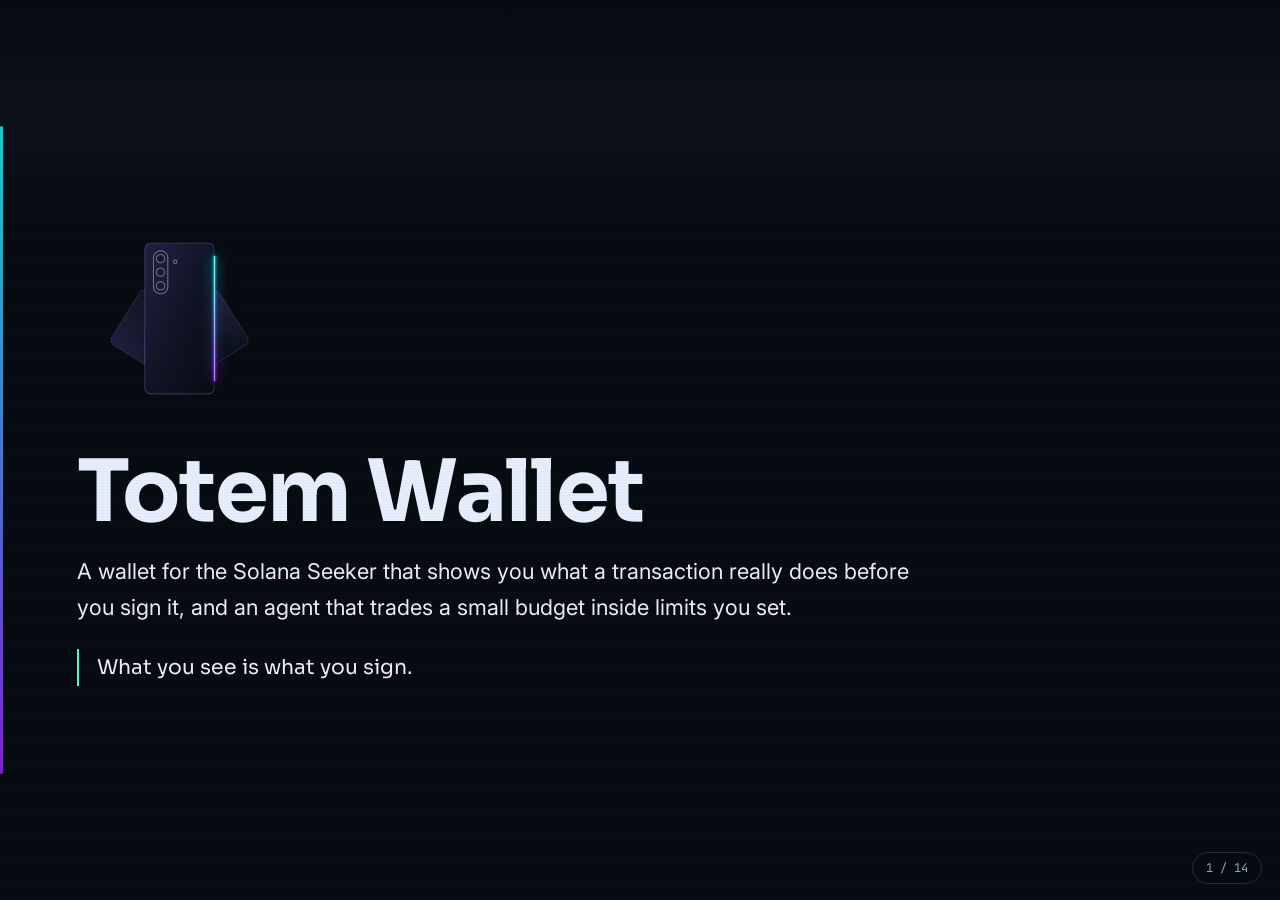
==== commit 282b39da: "deck: la prima schermata mostra dove vanno i soldi, non la porta" ====
--- a/index.html
+++ b/index.html
@@ -30,6 +30,8 @@
   }
   .wrap{width:100%;max-width:1180px;margin:0 auto;display:grid;gap:clamp(24px,4vw,64px);align-items:center}
   .split{grid-template-columns:1fr minmax(240px,340px)}
+  /* Un ritaglio largo, non un telefono intero: alla colonna stretta non si leggerebbe. */
+  .split.detail{grid-template-columns:1fr minmax(300px,470px)}
   @media (max-width:860px){.split{grid-template-columns:1fr}}
 
   /* Il filo del marchio: sta sul bordo sinistro di ogni schermata, viola in basso
@@ -174,7 +176,7 @@
   </section>
 
   <section>
-    <div class="wrap split">
+    <div class="wrap split detail">
       <div>
         <p class="eyebrow">01 · The problem</p>
         <h2>You see the amount. You do not see who gets it.</h2>
@@ -186,8 +188,11 @@
         ordinary confirmation, and it keeps working until you go and revoke it.</p>
         <p>The Seed Vault signs whatever the wallet hands it. The hardware is not the weak part.
         The screen in front of it is.</p>
-      </div>
-      <img class="shot" src="img/door.jpg" alt="The Totem door screen, the mark lit on a dark ground.">
+        <p><strong>So Totem puts the answer on that screen.</strong> Here is 1.5 SOL leaving,
+        drawn as a map to the wallet that receives it, with that wallet named as a contact you
+        already trust. The fee sits on its own line. Nothing is signed yet.</p>
+      </div>
+      <img class="shot" src="img/moneymap.jpg" alt="The money map before signing: you pay 1.5 SOL, an arrow from You to Alice, Alice marked as a trusted contact, and the network fee on its own line.">
     </div>
   </section>
 
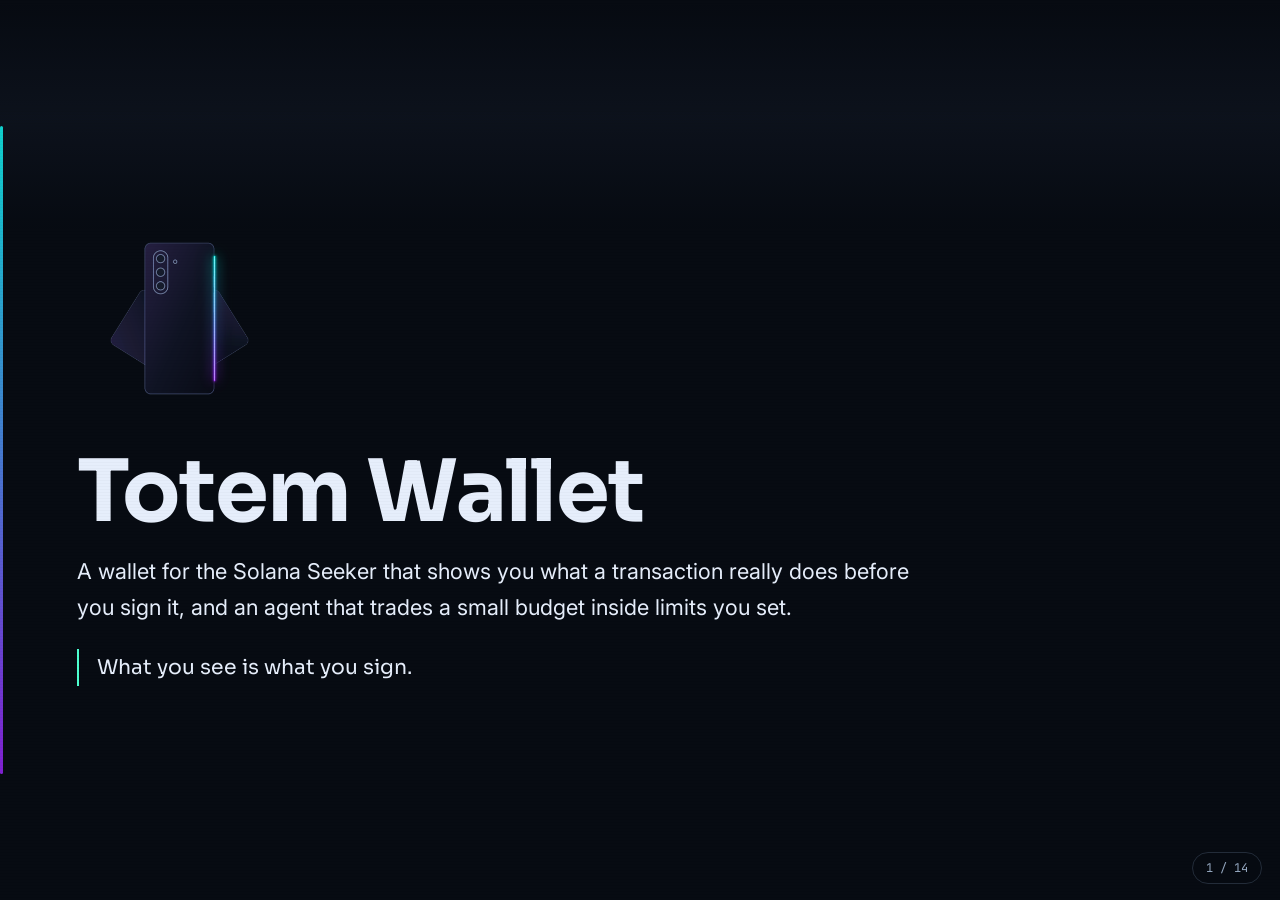
==== commit 20ff6293: "deck: the photos that were missing, and the market said as it is The agent slide shows the agent's l" ====
--- a/index.html
+++ b/index.html
@@ -271,7 +271,7 @@
         <p>And you can watch it: the open positions on charts with entry, target and stop drawn in,
         its reasoning typed out as it arrives, and a voice that says what it is doing.</p>
       </div>
-      <img class="shot" src="img/home.jpg" alt="The Totem home: balance, the action circles, the portfolio and the DeFi positions.">
+      <img class="shot" src="img/agent.jpg" alt="The agent's live screen: the coin it holds on its chart with entry, target and stop, and its thoughts as they arrive.">
     </div>
   </section>
 
@@ -314,19 +314,19 @@
         the yield measured from the share price: 15.4%, against the 21.25% you would get by deriving
         it from tokenomics.</p>
       </div>
-      <img class="shot" src="img/scout.jpg" alt="Scout's census card: half of the active Seekers keep SKR staked, with the average each.">
-    </div>
-  </section>
-
-  <section>
-    <div class="wrap">
+      <img class="shot" src="img/scout.jpg" alt="Scout, Holding: what the 10,527 active Seekers hold, and the half of them who keep SKR staked, with the average each.">
+    </div>
+  </section>
+
+  <section>
+    <div class="wrap split">
       <div>
         <p class="eyebrow">08 · The market, inside the wallet</p>
         <h2>Every coin, its chart, and what yours would be worth</h2>
         <p>No jumping to a browser to look something up.</p>
         <ul>
-          <li><b>Every coin on Solana</b>, ranked by market cap, searchable, each with its chart and
-          its price history from CoinGecko.</li>
+          <li><b>Every coin</b>, ranked by market cap across every chain, searchable, each with its
+          chart: from its pool on GeckoTerminal when it trades on Solana, from CoinGecko otherwise.</li>
           <li><b>What if it were as big as…</b> pick any other coin and see what one of yours would
           be worth at that market cap, and what your holding would be worth. Times two, ten, a hundred.</li>
           <li><b>Favourites</b> with their total, and a bell when something moves five percent.</li>
@@ -336,6 +336,7 @@
           card you can share.</li>
         </ul>
       </div>
+      <img class="shot" src="img/market.jpg" alt="A coin in the market: its chart, and what it would be worth at Tether's, Ethereum's and Bitcoin's market cap.">
     </div>
   </section>
 
@@ -356,7 +357,7 @@
   </section>
 
   <section>
-    <div class="wrap">
+    <div class="wrap split">
       <div>
         <p class="eyebrow">10 · Pay by touch</p>
         <h2>The things only a Seeker can do</h2>
@@ -373,11 +374,12 @@
           network at all.</li>
         </ul>
       </div>
-    </div>
-  </section>
-
-  <section>
-    <div class="wrap">
+      <img class="shot" src="img/nfc.jpg" alt="Tap to be paid: the amount, then the two phones back to back.">
+    </div>
+  </section>
+
+  <section>
+    <div class="wrap split">
       <div>
         <p class="eyebrow">11 · Swaps and bridges</p>
         <h2>Out of the public queue, and across two hundred chains</h2>
@@ -392,6 +394,7 @@
           line about what it does and does not hide. It is not a mixer, and the app says so.</li>
         </ul>
       </div>
+      <img class="shot" src="img/bridge.jpg" alt="The bridge: SOL or USDC from Solana to another chain, through RocketX, with the chain picked and the order explained.">
     </div>
   </section>
 
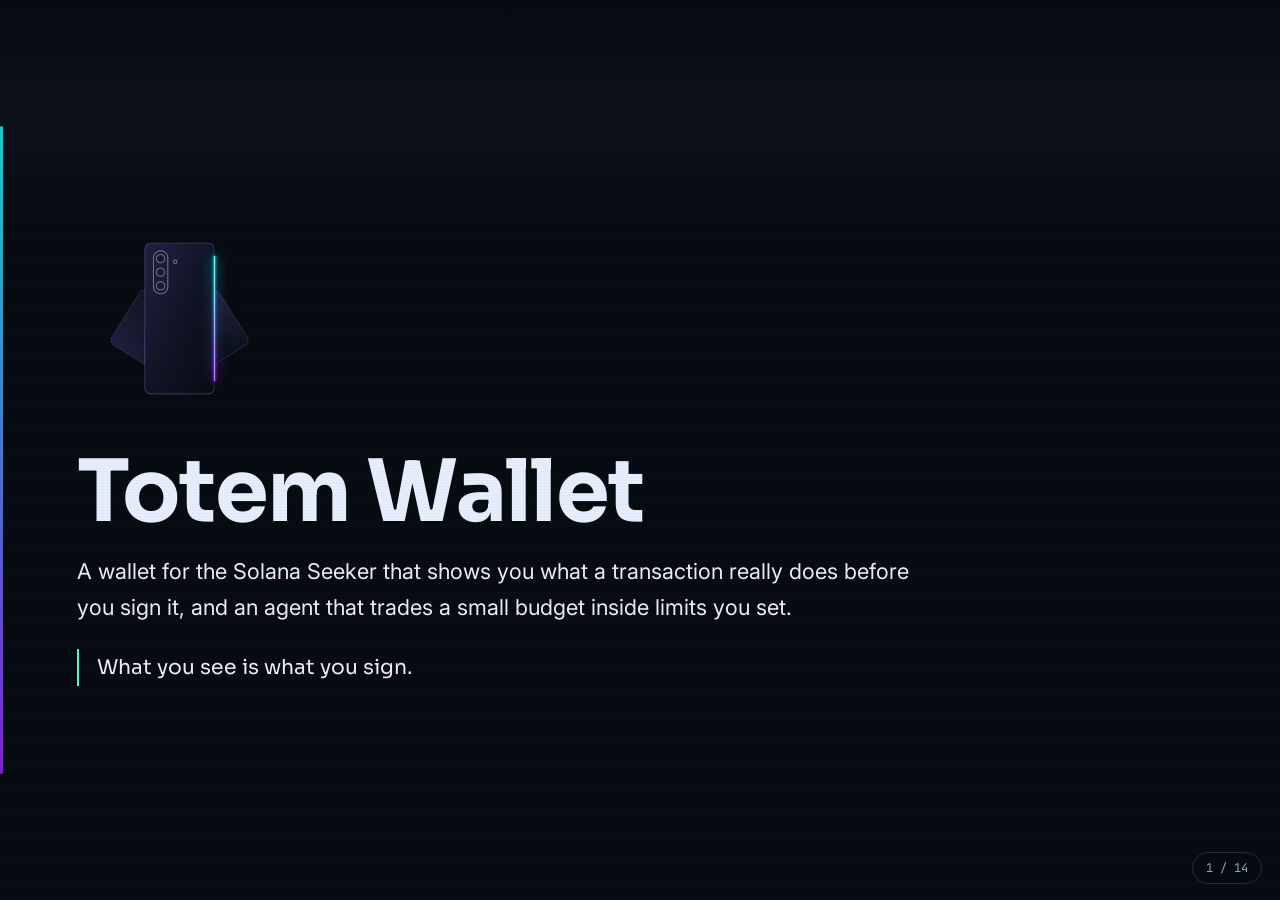
==== commit 9bc63fe4: "deck: the numbers of 30 September, the 1.1 APK, and a link to the film 412 unit tests (237 in the co" ====
--- a/index.html
+++ b/index.html
@@ -427,16 +427,17 @@
         <h2>All of this runs on mainnet today</h2>
         <p>Not a port and not a mockup. The repository starts on 11 September 2026, during the
         hackathon, and everything in it is new: Kotlin and Jetpack Compose, a safety core in pure
-        Kotlin with 397 tests, and an attacker dApp shipped in the repo so anyone can try the
+        Kotlin with 237 tests of its own, and an attacker dApp shipped in the repo so anyone can try the
         defences for themselves.</p>
         <div class="figs">
-          <div class="fig"><b>397</b><span>tests on the safety core</span></div>
-          <div class="fig"><b>263</b><span>commits since 11 September</span></div>
-          <div class="fig"><b>0</b><span>keys the app can see</span></div>
+          <div class="fig"><b>412</b><span>unit tests, core and app</span></div>
+          <div class="fig"><b>308</b><span>commits since 11 September</span></div>
+          <div class="fig"><b>0</b><span>seed keys the app can see</span></div>
         </div>
         <div class="links">
           <a href="https://github.com/DuckerForge/totem-wallet"><span>Code</span> · github.com/DuckerForge/totem-wallet</a>
-          <a href="https://github.com/DuckerForge/totem-wallet/releases/download/v1.0-clockin/TotemWallet-v1.0-clockin.apk"><span>APK</span> · signed release, 8.6 MB</a>
+          <a href="https://github.com/DuckerForge/totem-wallet/releases/download/v1.1-clockin/TotemWallet-v1.1-clockin.apk"><span>APK</span> · signed release, 8.7 MB</a>
+          <a href="https://github.com/DuckerForge/totem-wallet/releases/download/v1.1-clockin/totem-tour.mp4"><span>Film</span> · the tour, 3:54</a>
         </div>
         <p class="quote">Receipt before signature. Everywhere. On a dApp, on a Blink, on a bridge,
         on the grid, and on everything the agent does.</p>
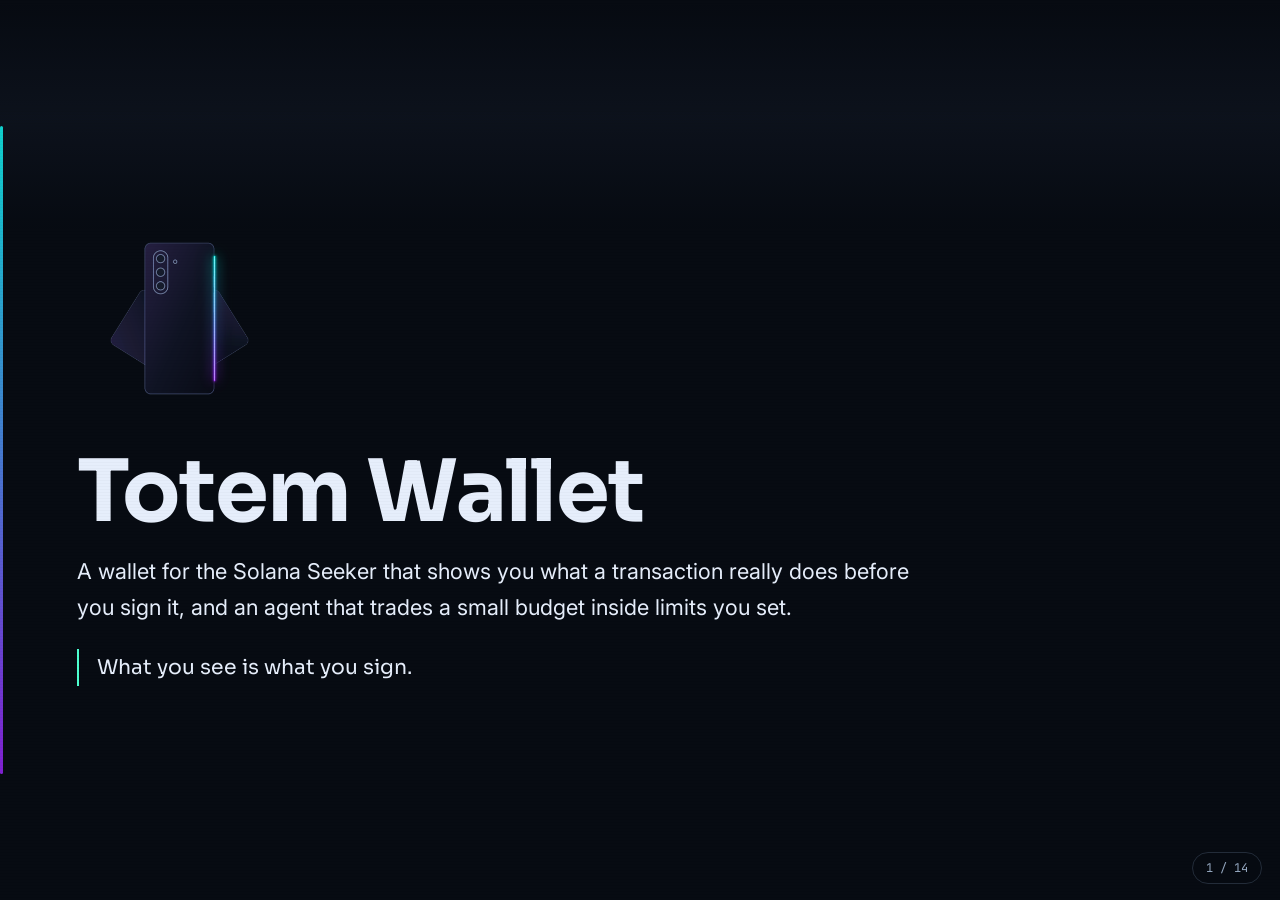
==== commit 2b272ea5: "deck: the last two photos, the agent caught lying and the gift link" ====
--- a/index.html
+++ b/index.html
@@ -276,7 +276,7 @@
   </section>
 
   <section>
-    <div class="wrap">
+    <div class="wrap split">
       <div>
         <p class="eyebrow">06 · An agent on your computer</p>
         <h2>It never holds a key. It has to prove what it is doing.</h2>
@@ -291,6 +291,7 @@
         screen lists which part did not match. It does not judge whether a trade is a good idea.
         It checks that the agent is telling the truth.</p>
       </div>
+      <img class="shot" src="img/gate.jpg" alt="An agent's request blocked: it declared a swap, the transaction is a transfer, and Totem will not sign it.">
     </div>
   </section>
 
@@ -341,7 +342,7 @@
   </section>
 
   <section>
-    <div class="wrap">
+    <div class="wrap split">
       <div>
         <p class="eyebrow">09 · Money in a link</p>
         <h2>Pay someone who has no wallet at all</h2>
@@ -353,6 +354,7 @@
         who opens it gets the money. In exchange it works with anybody, over anything, with no
         address and no app on the other side.</p>
       </div>
+      <img class="shot" src="img/gift.jpg" alt="Send money with a link: the amount, and the warning that whoever has the link has the money.">
     </div>
   </section>
 
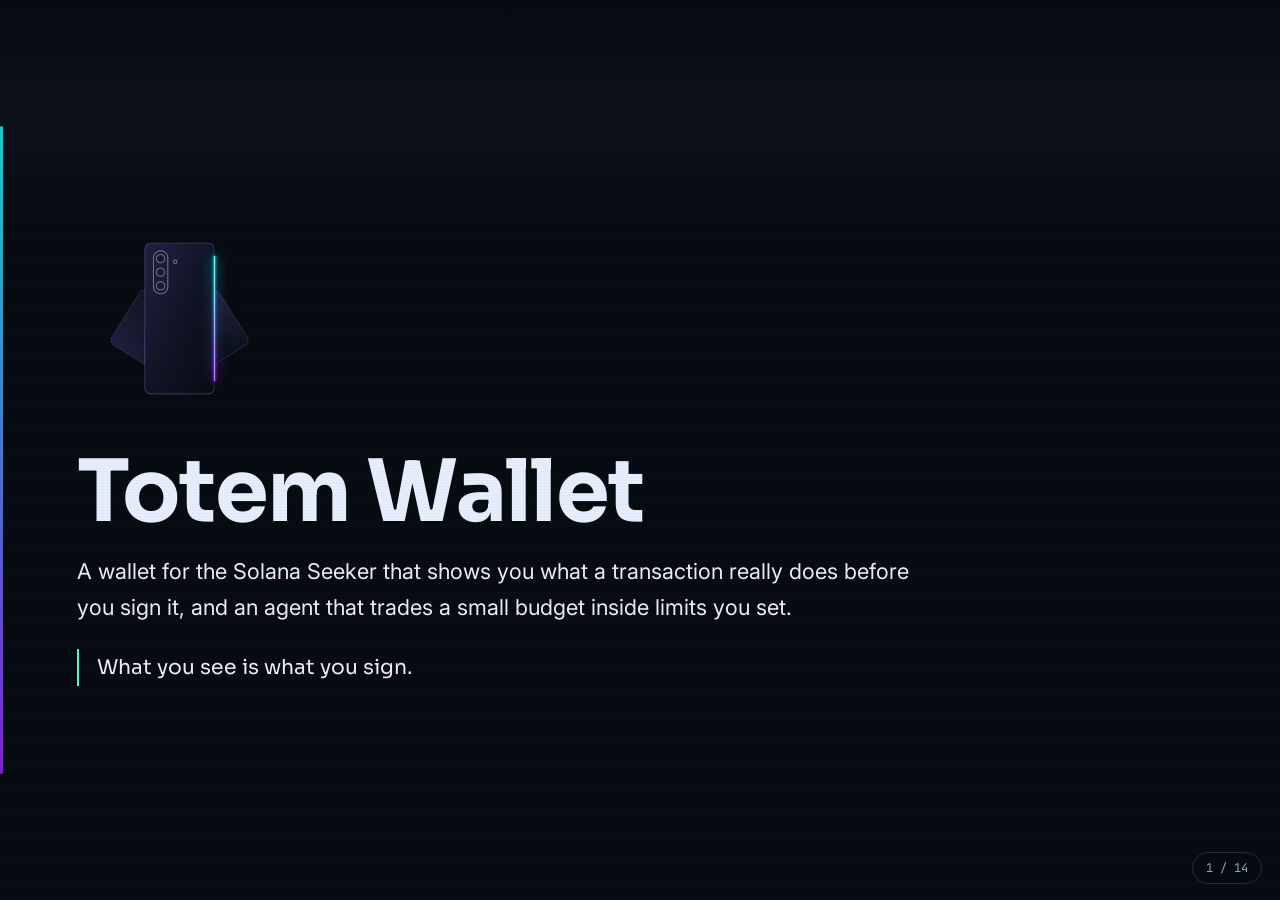
==== commit 40c89db9: "deck: the commit count after the history cleanup" ====
--- a/index.html
+++ b/index.html
@@ -433,7 +433,7 @@
         defences for themselves.</p>
         <div class="figs">
           <div class="fig"><b>412</b><span>unit tests, core and app</span></div>
-          <div class="fig"><b>308</b><span>commits since 11 September</span></div>
+          <div class="fig"><b>306</b><span>commits since 11 September</span></div>
           <div class="fig"><b>0</b><span>seed keys the app can see</span></div>
         </div>
         <div class="links">
